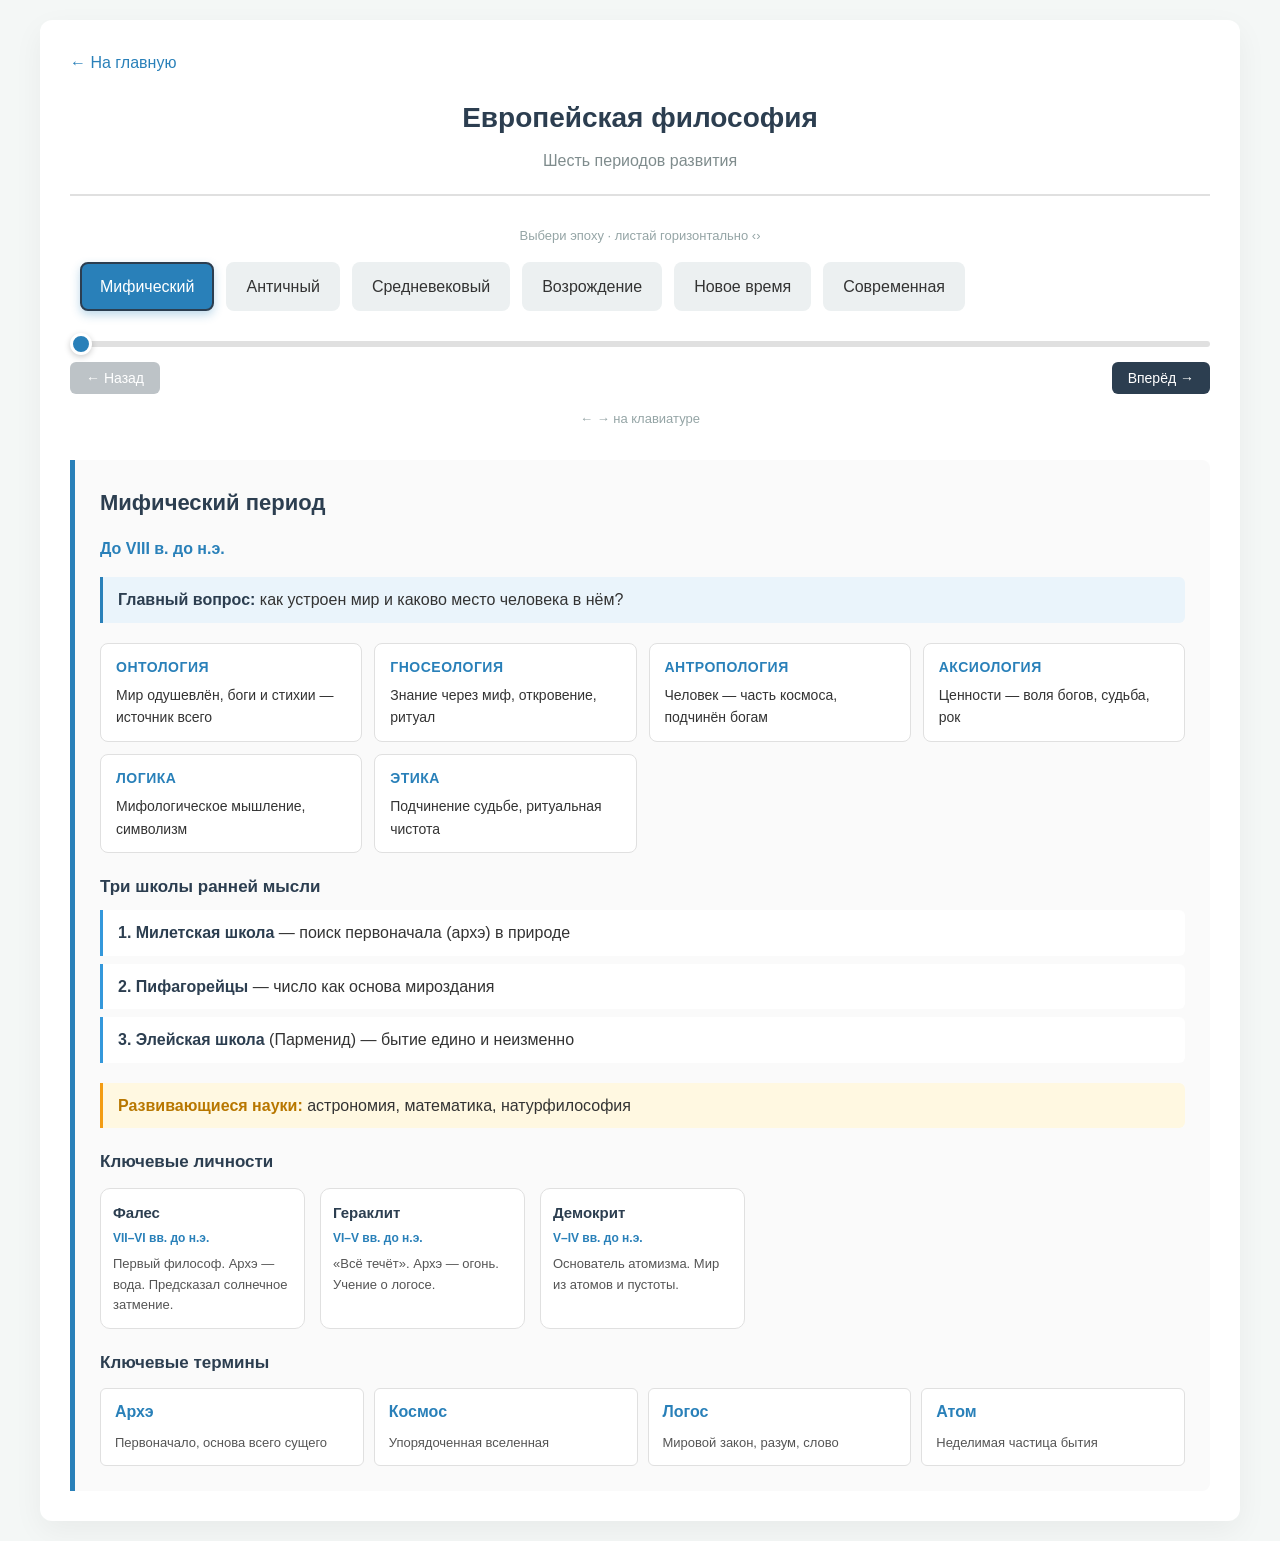
==== world.html @ 1793571e "Add files via upload" ====
<!DOCTYPE html>
<html lang="ru">
<head>
    <meta charset="UTF-8">
    <meta name="viewport" content="width=device-width, initial-scale=1.0">
    <title>Европейская философия</title>
    <link rel="stylesheet" href="styles.css">
</head>
<body>
<div class="container">
    <a href="index.html" class="back-link">← На главную</a>
    <header>
        <h1>Европейская философия</h1>
        <p class="subtitle">Шесть периодов развития</p>
    </header>

    <div class="timeline-section">
        <p class="hint">Выбери эпоху · листай горизонтально ‹›</p>
        <div class="headers-wrapper">
            <div class="headers-track" id="headersTrack"></div>
        </div>
        <input type="range" id="timelineSlider" class="timeline-slider" min="0" max="5" value="0" step="1">
        <div class="controls">
            <button class="nav-btn" id="prevBtn">← Назад</button>
            <button class="nav-btn" id="nextBtn">Вперёд →</button>
        </div>
        <p class="hint">← → на клавиатуре</p>
    </div>

    <div class="content-area" id="contentArea"></div>
</div>

<script src="script.js"></script>
<script>
const worldData = [
    {
        title: "Мифический",
        content: `
            <h2 class="period-title">Мифический период</h2>
            <p class="period-dates">До VIII в. до н.э.</p>
            <div class="main-question"><b>Главный вопрос:</b> как устроен мир и каково место человека в нём?</div>
            
            <div class="structure-grid">
                <div class="struct-card"><h4>Онтология</h4><p>Мир одушевлён, боги и стихии — источник всего</p></div>
                <div class="struct-card"><h4>Гносеология</h4><p>Знание через миф, откровение, ритуал</p></div>
                <div class="struct-card"><h4>Антропология</h4><p>Человек — часть космоса, подчинён богам</p></div>
                <div class="struct-card"><h4>Аксиология</h4><p>Ценности — воля богов, судьба, рок</p></div>
                <div class="struct-card"><h4>Логика</h4><p>Мифологическое мышление, символизм</p></div>
                <div class="struct-card"><h4>Этика</h4><p>Подчинение судьбе, ритуальная чистота</p></div>
            </div>

            <div class="subperiods">
                <h3>Три школы ранней мысли</h3>
                <div class="subperiod"><b>1. Милетская школа</b> — поиск первоначала (архэ) в природе</div>
                <div class="subperiod"><b>2. Пифагорейцы</b> — число как основа мироздания</div>
                <div class="subperiod"><b>3. Элейская школа</b> (Парменид) — бытие едино и неизменно</div>
            </div>

            <div class="sciences"><b>Развивающиеся науки:</b> астрономия, математика, натурфилософия</div>

            <div class="philosophers-section">
                <h3>Ключевые личности</h3>
                <div class="philosophers-grid">
                    <div class="philosopher-card">
                        <img src="images/world/thales.jpg" alt="Фалес" onerror="this.style.display='none'">
                        <div class="philosopher-info">
                            <h4>Фалес</h4>
                            <div class="years">VII–VI вв. до н.э.</div>
                            <p>Первый философ. Архэ — вода. Предсказал солнечное затмение.</p>
                        </div>
                    </div>
                    <div class="philosopher-card">
                        <img src="images/world/heraclitus.jpg" alt="Гераклит" onerror="this.style.display='none'">
                        <div class="philosopher-info">
                            <h4>Гераклит</h4>
                            <div class="years">VI–V вв. до н.э.</div>
                            <p>«Всё течёт». Архэ — огонь. Учение о логосе.</p>
                        </div>
                    </div>
                    <div class="philosopher-card">
                        <img src="images/world/democritus.jpg" alt="Демокрит" onerror="this.style.display='none'">
                        <div class="philosopher-info">
                            <h4>Демокрит</h4>
                            <div class="years">V–IV вв. до н.э.</div>
                            <p>Основатель атомизма. Мир из атомов и пустоты.</p>
                        </div>
                    </div>
                </div>
            </div>

            <div class="terms-section">
                <h3>Ключевые термины</h3>
                <div class="terms-list">
                    <div class="term"><b>Архэ</b><span>Первоначало, основа всего сущего</span></div>
                    <div class="term"><b>Космос</b><span>Упорядоченная вселенная</span></div>
                    <div class="term"><b>Логос</b><span>Мировой закон, разум, слово</span></div>
                    <div class="term"><b>Атом</b><span>Неделимая частица бытия</span></div>
                </div>
            </div>
        `
    },
    {
        title: "Античный",
        content: `
            <h2 class="period-title">Античная философия</h2>
            <p class="period-dates">VIII в. до н.э. — V в. н.э.</p>
            <div class="main-question"><b>Главный вопрос:</b> что есть бытие и как познать истину?</div>
            
            <div class="structure-grid">
                <div class="struct-card"><h4>Онтология</h4><p>Космоцентризм. Мир — упорядоченный космос</p></div>
                <div class="struct-card"><h4>Гносеология</h4><p>Истина через разум и созерцание идей</p></div>
                <div class="struct-card"><h4>Антропология</h4><p>Человек — разумное существо, часть полиса</p></div>
                <div class="struct-card"><h4>Аксиология</h4><p>Высшие ценности — благо, истина, красота</p></div>
                <div class="struct-card"><h4>Логика</h4><p>Аристотель создал формальную логику</p></div>
                <div class="struct-card"><h4>Этика</h4><p>Добродетель как путь к счастью (эвдемонии)</p></div>
            </div>

            <div class="subperiods">
                <h3>Подпериоды</h3>
                <div class="subperiod"><b>Ранняя античность (VII–V вв. до н.э.)</b> — досократики, поиск первоначала</div>
                <div class="subperiod"><b>Классика (V–IV вв. до н.э.)</b> — Сократ, Платон, Аристотель. Вершина</div>
                <div class="subperiod"><b>Эллинизм (IV в. до н.э. — V в. н.э.)</b> — стоики, эпикурейцы, скептики, неоплатоники</div>
            </div>

            <div class="sciences"><b>Развивающиеся науки:</b> математика, геометрия, астрономия, биология, логика, риторика</div>

            <div class="philosophers-section">
                <h3>Ключевые личности</h3>
                <div class="philosophers-grid">
                    <div class="philosopher-card">
                        <img src="images/world/socrates.jpg" alt="Сократ" onerror="this.style.display='none'">
                        <div class="philosopher-info">
                            <h4>Сократ</h4>
                            <div class="years">469–399 до н.э.</div>
                            <p>Повернул философию к человеку. Майевтика. «Я знаю, что ничего не знаю».</p>
                        </div>
                    </div>
                    <div class="philosopher-card">
                        <img src="images/world/plato.jpg" alt="Платон" onerror="this.style.display='none'">
                        <div class="philosopher-info">
                            <h4>Платон</h4>
                            <div class="years">428–348 до н.э.</div>
                            <p>Учение об идеях (эйдосах). Основал Академию. «Государство».</p>
                        </div>
                    </div>
                    <div class="philosopher-card">
                        <img src="images/world/aristotle.jpg" alt="Аристотель" onerror="this.style.display='none'">
                        <div class="philosopher-info">
                            <h4>Аристотель</h4>
                            <div class="years">384–322 до н.э.</div>
                            <p>Систематизатор наук. Создатель логики. Учение о форме и материи.</p>
                        </div>
                    </div>
                    <div class="philosopher-card">
                        <img src="images/world/epicurus.jpg" alt="Эпикур" onerror="this.style.display='none'">
                        <div class="philosopher-info">
                            <h4>Эпикур</h4>
                            <div class="years">341–270 до н.э.</div>
                            <p>Этика наслаждения (атараксия). Развил атомизм Демокрита.</p>
                        </div>
                    </div>
                    <div class="philosopher-card">
                        <img src="images/world/zeno.jpg" alt="Зенон" onerror="this.style.display='none'">
                        <div class="philosopher-info">
                            <h4>Зенон Китийский</h4>
                            <div class="years">334–262 до н.э.</div>
                            <p>Основатель стоицизма. Жизнь в согласии с природой и разумом.</p>
                        </div>
                    </div>
                </div>
            </div>

            <div class="terms-section">
                <h3>Ключевые термины</h3>
                <div class="terms-list">
                    <div class="term"><b>Эйдос</b><span>Идея, вечная сущность вещи (Платон)</span></div>
                    <div class="term"><b>Майевтика</b><span>Метод Сократа — «роды» истины через диалог</span></div>
                    <div class="term"><b>Атараксия</b><span>Безмятежность души, цель жизни</span></div>
                    <div class="term"><b>Эвдемония</b><span>Счастье как высшее благо</span></div>
                    <div class="term"><b>Субстанция</b><span>Первооснова бытия (Аристотель)</span></div>
                </div>
            </div>
        `
    },
    {
        title: "Средневековый",
        content: `
            <h2 class="period-title">Средневековая философия</h2>
            <p class="period-dates">V — XV вв.</p>
            <div class="main-question"><b>Главный вопрос:</b> как соотносятся вера и разум, Бог и мир?</div>
            
            <div class="structure-grid">
                <div class="struct-card"><h4>Онтология</h4><p>Теоцентризм. Бог — творец и основа всего</p></div>
                <div class="struct-card"><h4>Гносеология</h4><p>Истина в Откровении, разум — служанка веры</p></div>
                <div class="struct-card"><h4>Антропология</h4><p>Человек — творение Бога, с душой и свободой</p></div>
                <div class="struct-card"><h4>Аксиология</h4><p>Высшая ценность — Бог, спасение души</p></div>
                <div class="struct-card"><h4>Логика</h4><p>Схоластический метод, силлогизм</p></div>
                <div class="struct-card"><h4>Этика</h4><p>Христианская мораль, любовь, грех, добродетель</p></div>
            </div>

            <div class="subperiods">
                <h3>Подпериоды</h3>
                <div class="subperiod"><b>Патристика (II–VIII вв.)</b> — «отцы церкви»: Августин, Боэций</div>
                <div class="subperiod"><b>Ранняя схоластика (IX–XII вв.)</b> — Ансельм, Абеляр. Спор об универсалиях</div>
                <div class="subperiod"><b>Высокая схоластика (XIII–XIV вв.)</b> — Фома Аквинский. Вершина</div>
                <div class="subperiod"><b>Поздняя схоластика (XIV–XV вв.)</b> — Оккам. Кризис схоластики</div>
            </div>

            <div class="sciences"><b>Развивающиеся науки:</b> богословие, семиотика, университетская наука</div>

            <div class="philosophers-section">
                <h3>Ключевые личности</h3>
                <div class="philosophers-grid">
                    <div class="philosopher-card">
                        <img src="images/world/augustine.jpg" alt="Августин" onerror="this.style.display='none'">
                        <div class="philosopher-info">
                            <h4>Аврелий Августин</h4>
                            <div class="years">354–430</div>
                            <p>«Исповедь», «О граде Божием». Основа патристики. Учение о времени и благодати.</p>
                        </div>
                    </div>
                    <div class="philosopher-card">
                        <img src="images/world/aquinas.jpg" alt="Аквинский" onerror="this.style.display='none'">
                        <div class="philosopher-info">
                            <h4>Фома Аквинский</h4>
                            <div class="years">1225–1274</div>
                            <p>Синтез аристотелизма и христианства. 5 доказательств бытия Бога. «Сумма теологии».</p>
                        </div>
                    </div>
                </div>
            </div>

            <div class="terms-section">
                <h3>Ключевые термины</h3>
                <div class="terms-list">
                    <div class="term"><b>Теизм</b><span>Учение о личном Боге-творце</span></div>
                    <div class="term"><b>Креационизм</b><span>Мир сотворён Богом из ничего</span></div>
                    <div class="term"><b>Провиденциализм</b><span>Божественное управление миром</span></div>
                    <div class="term"><b>Универсалии</b><span>Общие понятия (род, вид)</span></div>
                    <div class="term"><b>Схоластика</b><span>«Школьная» философия, рациональное богословие</span></div>
                </div>
            </div>
        `
    },
    {
        title: "Возрождение",
        content: `
            <h2 class="period-title">Философия Возрождения</h2>
            <p class="period-dates">XIV — XVI вв.</p>
            <div class="main-question"><b>Главный вопрос:</b> какова природа человека и его творческая сила?</div>
            
            <div class="structure-grid">
                <div class="struct-card"><h4>Онтология</h4><p>Природа — живая, бесконечная, божественная</p></div>
                <div class="struct-card"><h4>Гносеология</h4><p>Опыт + наблюдение, возврат к античности</p></div>
                <div class="struct-card"><h4>Антропология</h4><p>Антропоцентризм. Человек — центр и творец</p></div>
                <div class="struct-card"><h4>Аксиология</h4><p>Ценность — творчество, красота, индивидуальность</p></div>
                <div class="struct-card"><h4>Логика</h4><p>Натурфилософия, пантеизм, герметизм</p></div>
                <div class="struct-card"><h4>Этика</h4><p>Гуманизм, свобода, достоинство личности</p></div>
            </div>

            <div class="subperiods">
                <h3>Подпериоды</h3>
                <div class="subperiod"><b>Проторенессанс (XIII–XIV вв.)</b> — Данте, Джотто</div>
                <div class="subperiod"><b>Раннее Возрождение (XV в.)</b> — Италия, гуманизм</div>
                <div class="subperiod"><b>Высокое Возрождение (конец XV–XVI вв.)</b> — Леонардо, титаны</div>
                <div class="subperiod"><b>Позднее Возрождение (конец XVI в.)</b> — Бруно, Кампанелла</div>
            </div>

            <div class="sciences"><b>Развивающиеся науки:</b> анатомия, астрономия (Коперник), механика, искусство</div>

            <div class="philosophers-section">
                <h3>Ключевые личности</h3>
                <div class="philosophers-grid">
                    <div class="philosopher-card">
                        <img src="images/world/davinci.jpg" alt="Леонардо" onerror="this.style.display='none'">
                        <div class="philosopher-info">
                            <h4>Леонардо да Винчи</h4>
                            <div class="years">1452–1519</div>
                            <p>Универсальный гений. Соединение искусства и науки. Опыт как источник знания.</p>
                        </div>
                    </div>
                    <div class="philosopher-card">
                        <img src="images/world/bruno.jpg" alt="Бруно" onerror="this.style.display='none'">
                        <div class="philosopher-info">
                            <h4>Джордано Бруно</h4>
                            <div class="years">1548–1600</div>
                            <p>Учение о бесконечной Вселенной. Пантеизм. Сожжён инквизицией.</p>
                        </div>
                    </div>
                </div>
            </div>

            <div class="terms-section">
                <h3>Ключевые термины</h3>
                <div class="terms-list">
                    <div class="term"><b>Гуманизм</b><span>Ценность человека, его разума и свободы</span></div>
                    <div class="term"><b>Пантеизм</b><span>Бог тождествен природе</span></div>
                    <div class="term"><b>Титанизм</b><span>Вера в безграничные возможности человека</span></div>
                </div>
            </div>
        `
    },
    {
        title: "Новое время",
        content: `
            <h2 class="period-title">Философия Нового времени</h2>
            <p class="period-dates">XVII — XVIII вв.</p>
            <div class="main-question"><b>Главный вопрос:</b> как достоверно познать мир? Каковы методы науки?</div>
            
            <div class="structure-grid">
                <div class="struct-card"><h4>Онтология</h4><p>Мир — механизм, познаваемый разумом</p></div>
                <div class="struct-card"><h4>Гносеология</h4><p>Спор рационализма и эмпиризма</p></div>
                <div class="struct-card"><h4>Антропология</h4><p>Человек — субъект познания и преобразователь</p></div>
                <div class="struct-card"><h4>Аксиология</h4><p>Ценность — прогресс, знание, свобода</p></div>
                <div class="struct-card"><h4>Логика</h4><p>Индукция (Бэкон) и дедукция (Декарт)</p></div>
                <div class="struct-card"><h4>Этика</h4><p>Естественное право, общественный договор</p></div>
            </div>

            <div class="subperiods">
                <h3>Подпериоды</h3>
                <div class="subperiod"><b>Рационализм (XVII в.)</b> — Декарт, Спиноза, Лейбниц. Источник знания — разум</div>
                <div class="subperiod"><b>Эмпиризм (XVII–XVIII вв.)</b> — Бэкон, Локк, Юм. Источник знания — опыт</div>
                <div class="subperiod"><b>Просвещение (XVIII в.)</b> — Вольтер, Руссо, Дидро. Вера в разум и прогресс</div>
                <div class="subperiod"><b>Немецкая классика (конец XVIII в.)</b> — Кант. Критическая философия</div>
            </div>

            <div class="sciences"><b>Развивающиеся науки:</b> физика (Ньютон), математика, химия, биология, политэкономия</div>

            <div class="philosophers-section">
                <h3>Ключевые личности</h3>
                <div class="philosophers-grid">
                    <div class="philosopher-card">
                        <img src="images/world/bacon.jpg" alt="Бэкон" onerror="this.style.display='none'">
                        <div class="philosopher-info">
                            <h4>Фрэнсис Бэкон</h4>
                            <div class="years">1561–1626</div>
                            <p>«Знание — сила». Основоположник эмпиризма и научного метода.</p>
                        </div>
                    </div>
                    <div class="philosopher-card">
                        <img src="images/world/descartes.jpg" alt="Декарт" onerror="this.style.display='none'">
                        <div class="philosopher-info">
                            <h4>Рене Декарт</h4>
                            <div class="years">1596–1650</div>
                            <p>«Мыслю, следовательно, существую». Рационализм, метод сомнений.</p>
                        </div>
                    </div>
                    <div class="philosopher-card">
                        <img src="images/world/spinoza.jpg" alt="Спиноза" onerror="this.style.display='none'">
                        <div class="philosopher-info">
                            <h4>Барух Спиноза</h4>
                            <div class="years">1632–1677</div>
                            <p>Пантеизм: Бог = Природа. Субстанция едина. Этика геометрическим методом.</p>
                        </div>
                    </div>
                    <div class="philosopher-card">
                        <img src="images/world/kant.jpg" alt="Кант" onerror="this.style.display='none'">
                        <div class="philosopher-info">
                            <h4>Иммануил Кант</h4>
                            <div class="years">1724–1804</div>
                            <p>«Критика чистого разума». Вещь в себе. Категорический императив.</p>
                        </div>
                    </div>
                </div>
            </div>

            <div class="terms-section">
                <h3>Ключевые термины</h3>
                <div class="terms-list">
                    <div class="term"><b>Рационализм</b><span>Разум — главный источник знания</span></div>
                    <div class="term"><b>Эмпиризм</b><span>Опыт — главный источник знания</span></div>
                    <div class="term"><b>Априорное</b><span>Знание до опыта (Кант)</span></div>
                    <div class="term"><b>Категорический императив</b><span>Поступай так, чтобы максима стала всеобщим законом</span></div>
                    <div class="term"><b>Табула раса</b><span>«Чистая доска» — разум при рождении пуст (Локк)</span></div>
                </div>
            </div>
        `
    },
    {
        title: "Современная",
        content: `
            <h2 class="period-title">Современная философия</h2>
            <p class="period-dates">XIX — XXI вв.</p>
            <div class="main-question"><b>Главный вопрос:</b> что такое существование, язык, власть, человек?</div>
            
            <div class="structure-grid">
                <div class="struct-card"><h4>Онтология</h4><p>Плюрализм: бытие многообразно, проблематично</p></div>
                <div class="struct-card"><h4>Гносеология</h4><p>Кризис абсолютной истины, лингвистический поворот</p></div>
                <div class="struct-card"><h4>Антропология</h4><p>Человек — свободное, конечное, ответственное существо</p></div>
                <div class="struct-card"><h4>Аксиология</h4><p>Кризис ценностей, переоценка, множественность</p></div>
                <div class="struct-card"><h4>Логика</h4><p>Аналитическая философия, семиотика, деконструкция</p></div>
                <div class="struct-card"><h4>Этика</h4><p>Экзистенциальная, диалогическая, прикладная этика</p></div>
            </div>

            <div class="subperiods">
                <h3>Подпериоды</h3>
                <div class="subperiod"><b>Немецкая классика (конец XVIII–XIX вв.)</b> — Фихте, Шеллинг, Гегель</div>
                <div class="subperiod"><b>Иррационализм (XIX в.)</b> — Шопенгауэр, Ницше, Кьеркегор</div>
                <div class="subperiod"><b>Марксизм (с 1840-х)</b> — Маркс, Энгельс. Материализм</div>
                <div class="subperiod"><b>Феноменология и экзистенциализм (XX в.)</b> — Гуссерль, Хайдеггер, Сартр</div>
                <div class="subperiod"><b>Аналитическая философия (XX в.)</b> — Рассел, Витгенштейн</div>
                <div class="subperiod"><b>Постмодернизм (вторая половина XX в.)</b> — Фуко, Деррида, Делёз</div>
            </div>

            <div class="sciences"><b>Развивающиеся науки:</b> психология, социология, лингвистика, квантовая физика, информатика</div>

            <div class="philosophers-section">
                <h3>Ключевые личности</h3>
                <div class="philosophers-grid">
                    <div class="philosopher-card">
                        <img src="images/world/hegel.jpg" alt="Гегель" onerror="this.style.display='none'">
                        <div class="philosopher-info">
                            <h4>Георг Гегель</h4>
                            <div class="years">1770–1831</div>
                            <p>Диалектика. Абсолютный дух. «Всё действительное разумно».</p>
                        </div>
                    </div>
                    <div class="philosopher-card">
                        <img src="images/world/nietzsche.jpg" alt="Ницше" onerror="this.style.display='none'">
                        <div class="philosopher-info">
                            <h4>Фридрих Ницше</h4>
                            <div class="years">1844–1900</div>
                            <p>«Бог умер». Воля к власти. Сверхчеловек. Переоценка ценностей.</p>
                        </div>
                    </div>
                    <div class="philosopher-card">
                        <img src="images/world/marx.jpg" alt="Маркс" onerror="this.style.display='none'">
                        <div class="philosopher-info">
                            <h4>Карл Маркс</h4>
                            <div class="years">1818–1883</div>
                            <p>Исторический материализм. Классовая борьба. «Капитал».</p>
                        </div>
                    </div>
                    <div class="philosopher-card">
                        <img src="images/world/husserl.jpg" alt="Гуссерль" onerror="this.style.display='none'">
                        <div class="philosopher-info">
                            <h4>Эдмунд Гуссерль</h4>
                            <div class="years">1859–1938</div>
                            <p>Основатель феноменологии. «К самим вещам!»</p>
                        </div>
                    </div>
                    <div class="philosopher-card">
                        <img src="images/world/heidegger.jpg" alt="Хайдеггер" onerror="this.style.display='none'">
                        <div class="philosopher-info">
                            <h4>Мартин Хайдеггер</h4>
                            <div class="years">1889–1976</div>
                            <p>Вопрос о бытии. Dasein. «Бытие и время».</p>
                        </div>
                    </div>
                    <div class="philosopher-card">
                        <img src="images/world/sartre.jpg" alt="Сартр" onerror="this.style.display='none'">
                        <div class="philosopher-info">
                            <h4>Жан-Поль Сартр</h4>
                            <div class="years">1905–1980</div>
                            <p>Экзистенциализм. «Существование предшествует сущности».</p>
                        </div>
                    </div>
                    <div class="philosopher-card">
                        <img src="images/world/wittgenstein.jpg" alt="Витгенштейн" onerror="this.style.display='none'">
                        <div class="philosopher-info">
                            <h4>Людвиг Витгенштейн</h4>
                            <div class="years">1889–1951</div>
                            <p>Языковая философия. «О чём невозможно говорить, о том следует молчать».</p>
                        </div>
                    </div>
                    <div class="philosopher-card">
                        <img src="images/world/foucault.jpg" alt="Фуко" onerror="this.style.display='none'">
                        <div class="philosopher-info">
                            <h4>Мишель Фуко</h4>
                            <div class="years">1926–1984</div>
                            <p>Власть и знание. Археология знания. Постструктурализм.</p>
                        </div>
                    </div>
                </div>
            </div>

            <div class="terms-section">
                <h3>Ключевые термины</h3>
                <div class="terms-list">
                    <div class="term"><b>Диалектика</b><span>Развитие через противоречия (Гегель)</span></div>
                    <div class="term"><b>Воля к власти</b><span>Первооснова бытия (Ницше)</span></div>
                    <div class="term"><b>Экзистенция</b><span>Подлинное существование человека</span></div>
                    <div class="term"><b>Dasein</b><span>«Вот-бытие», бытие человека (Хайдеггер)</span></div>
                    <div class="term"><b>Деконструкция</b><span>Разбор скрытых смыслов текста (Деррида)</span></div>
                    <div class="term"><b>Парадигма</b><span>Система установок науки (Кун)</span></div>
                </div>
            </div>
        `
    }
];

document.addEventListener('DOMContentLoaded', () => initTimeline(worldData));
</script>
</body>
</html>
---- styles.css ----
:root {
    --primary: #2c3e50;
    --accent: #2980b9;
    --accent-light: #3498db;
    --bg: #f4f7f6;
    --card-bg: #ffffff;
    --text: #333;
    --border: #e0e0e0;
    --transition: all 0.3s ease;
}

* { box-sizing: border-box; }

body {
    font-family: 'Segoe UI', Tahoma, sans-serif;
    background: var(--bg);
    color: var(--text);
    margin: 0;
    padding: 20px;
    line-height: 1.6;
}

.container {
    max-width: 1200px;
    margin: 0 auto;
    background: var(--card-bg);
    padding: 30px;
    border-radius: 12px;
    box-shadow: 0 10px 30px rgba(0,0,0,0.05);
}

header { text-align: center; margin-bottom: 30px; border-bottom: 2px solid var(--border); padding-bottom: 20px; }
h1 { color: var(--primary); margin: 0 0 8px 0; font-size: 28px; }
.subtitle { color: #7f8c8d; margin: 0; }

/* Главная страница */
.home-cards { display: grid; grid-template-columns: repeat(auto-fit, minmax(280px, 1fr)); gap: 25px; margin-top: 40px; }
.home-card {
    display: block;
    padding: 40px 25px;
    background: linear-gradient(135deg, #ffffff, #f8f9fa);
    border: 2px solid var(--border);
    border-radius: 12px;
    text-align: center;
    text-decoration: none;
    color: var(--text);
    transition: var(--transition);
}
.home-card:hover { transform: translateY(-5px); border-color: var(--accent); box-shadow: 0 10px 25px rgba(41,128,185,0.15); }
.home-card-icon { font-size: 50px; margin-bottom: 15px; }
.home-card h2 { color: var(--primary); margin: 0 0 10px 0; }
.home-card p { margin: 0; color: #7f8c8d; }

/* Навигация */
.back-link { display: inline-block; margin-bottom: 20px; color: var(--accent); text-decoration: none; font-weight: 500; }
.back-link:hover { text-decoration: underline; }

/* Лента времени */
.timeline-section { margin-bottom: 30px; }
.hint { text-align: center; font-size: 13px; color: #95a5a6; margin: 10px 0; }

.headers-wrapper { overflow-x: auto; padding-bottom: 10px; scrollbar-width: none; }
.headers-wrapper::-webkit-scrollbar { display: none; }

.headers-track { display: flex; gap: 12px; min-width: max-content; padding: 5px 10px; }

.period-header {
    padding: 10px 18px;
    background: #ecf0f1;
    border-radius: 8px;
    cursor: pointer;
    white-space: nowrap;
    font-weight: 500;
    transition: var(--transition);
    border: 2px solid transparent;
}
.period-header:hover { background: #d5dbdb; }
.period-header.active {
    background: var(--accent);
    color: white;
    border-color: var(--primary);
    box-shadow: 0 4px 10px rgba(41,128,185,0.3);
}

.timeline-slider {
    -webkit-appearance: none;
    width: 100%;
    height: 6px;
    background: #e0e0e0;
    border-radius: 3px;
    outline: none;
    margin: 15px 0;
}
.timeline-slider::-webkit-slider-thumb {
    -webkit-appearance: none;
    width: 22px; height: 22px;
    background: var(--accent);
    border-radius: 50%;
    cursor: pointer;
    border: 3px solid white;
    box-shadow: 0 2px 6px rgba(0,0,0,0.2);
}
.timeline-slider::-moz-range-thumb {
    width: 22px; height: 22px;
    background: var(--accent);
    border-radius: 50%;
    cursor: pointer;
    border: 3px solid white;
}

.controls { display: flex; justify-content: space-between; margin-bottom: 15px; }
.nav-btn {
    padding: 8px 16px;
    background: var(--primary);
    color: white;
    border: none;
    border-radius: 6px;
    cursor: pointer;
    font-size: 14px;
    transition: var(--transition);
}
.nav-btn:hover { background: #34495e; }
.nav-btn:disabled { background: #bdc3c7; cursor: not-allowed; }

/* Контент */
.content-area {
    background: #fafafa;
    border-left: 5px solid var(--accent);
    padding: 25px;
    border-radius: 0 8px 8px 0;
    animation: fadeIn 0.4s ease;
}
@keyframes fadeIn { from { opacity: 0; transform: translateY(10px); } to { opacity: 1; transform: translateY(0); } }

.period-title { color: var(--primary); margin: 0 0 5px 0; font-size: 22px; }
.period-dates { color: var(--accent); font-weight: 600; margin-bottom: 15px; }
.main-question {
    background: #eaf4fb;
    border-left: 3px solid var(--accent);
    padding: 10px 15px;
    margin: 15px 0;
    border-radius: 0 6px 6px 0;
}
.main-question b { color: var(--primary); }

/* Структурные блоки: онтология, гносеология и т.д. */
.structure-grid {
    display: grid;
    grid-template-columns: repeat(auto-fit, minmax(220px, 1fr));
    gap: 12px;
    margin: 20px 0;
}
.struct-card {
    background: white;
    border: 1px solid var(--border);
    border-radius: 8px;
    padding: 12px 15px;
    transition: var(--transition);
}
.struct-card:hover { border-color: var(--accent); transform: translateY(-2px); }
.struct-card h4 {
    margin: 0 0 6px 0;
    color: var(--accent);
    font-size: 14px;
    text-transform: uppercase;
    letter-spacing: 0.5px;
}
.struct-card p { margin: 0; font-size: 14px; }

/* Подпериоды */
.subperiods { margin: 20px 0; }
.subperiods h3 { color: var(--primary); font-size: 17px; margin: 15px 0 10px 0; }
.subperiod {
    background: white;
    border-left: 3px solid var(--accent-light);
    padding: 10px 15px;
    margin-bottom: 8px;
    border-radius: 0 6px 6px 0;
}
.subperiod b { color: var(--primary); }

/* Науки */
.sciences {
    background: #fff8e1;
    border-left: 3px solid #f39c12;
    padding: 10px 15px;
    margin: 15px 0;
    border-radius: 0 6px 6px 0;
}
.sciences b { color: #b87700; }

/* Личности */
.philosophers-section h3 { color: var(--primary); font-size: 17px; margin: 20px 0 12px 0; }
.philosophers-grid {
    display: grid;
    grid-template-columns: repeat(auto-fill, minmax(180px, 1fr));
    gap: 15px;
}
.philosopher-card {
    background: white;
    border: 1px solid var(--border);
    border-radius: 10px;
    overflow: hidden;
    transition: var(--transition);
}
.philosopher-card:hover { transform: translateY(-3px); box-shadow: 0 6px 15px rgba(0,0,0,0.1); }
.philosopher-card img {
    width: 100%;
    height: 200px;
    object-fit: cover;
    background: #ecf0f1;
}
.philosopher-info { padding: 12px; }
.philosopher-info h4 { margin: 0 0 4px 0; color: var(--primary); font-size: 15px; }
.philosopher-info .years { color: var(--accent); font-size: 12px; font-weight: 600; margin-bottom: 6px; }
.philosopher-info p { margin: 0; font-size: 13px; color: #555; }

/* Термины */
.terms-section h3 { color: var(--primary); font-size: 17px; margin: 20px 0 12px 0; }
.terms-list {
    display: grid;
    grid-template-columns: repeat(auto-fit, minmax(250px, 1fr));
    gap: 10px;
}
.term {
    background: white;
    border: 1px solid var(--border);
    border-radius: 6px;
    padding: 10px 14px;
}
.term b { color: var(--accent); display: block; margin-bottom: 4px; }
.term span { font-size: 13px; color: #555; }

/* Адаптивность */
@media (max-width: 600px) {
    body { padding: 10px; }
    .container { padding: 20px 15px; }
    .philosophers-grid { grid-template-columns: repeat(auto-fill, minmax(140px, 1fr)); }
    .philosopher-card img { height: 160px; }
}
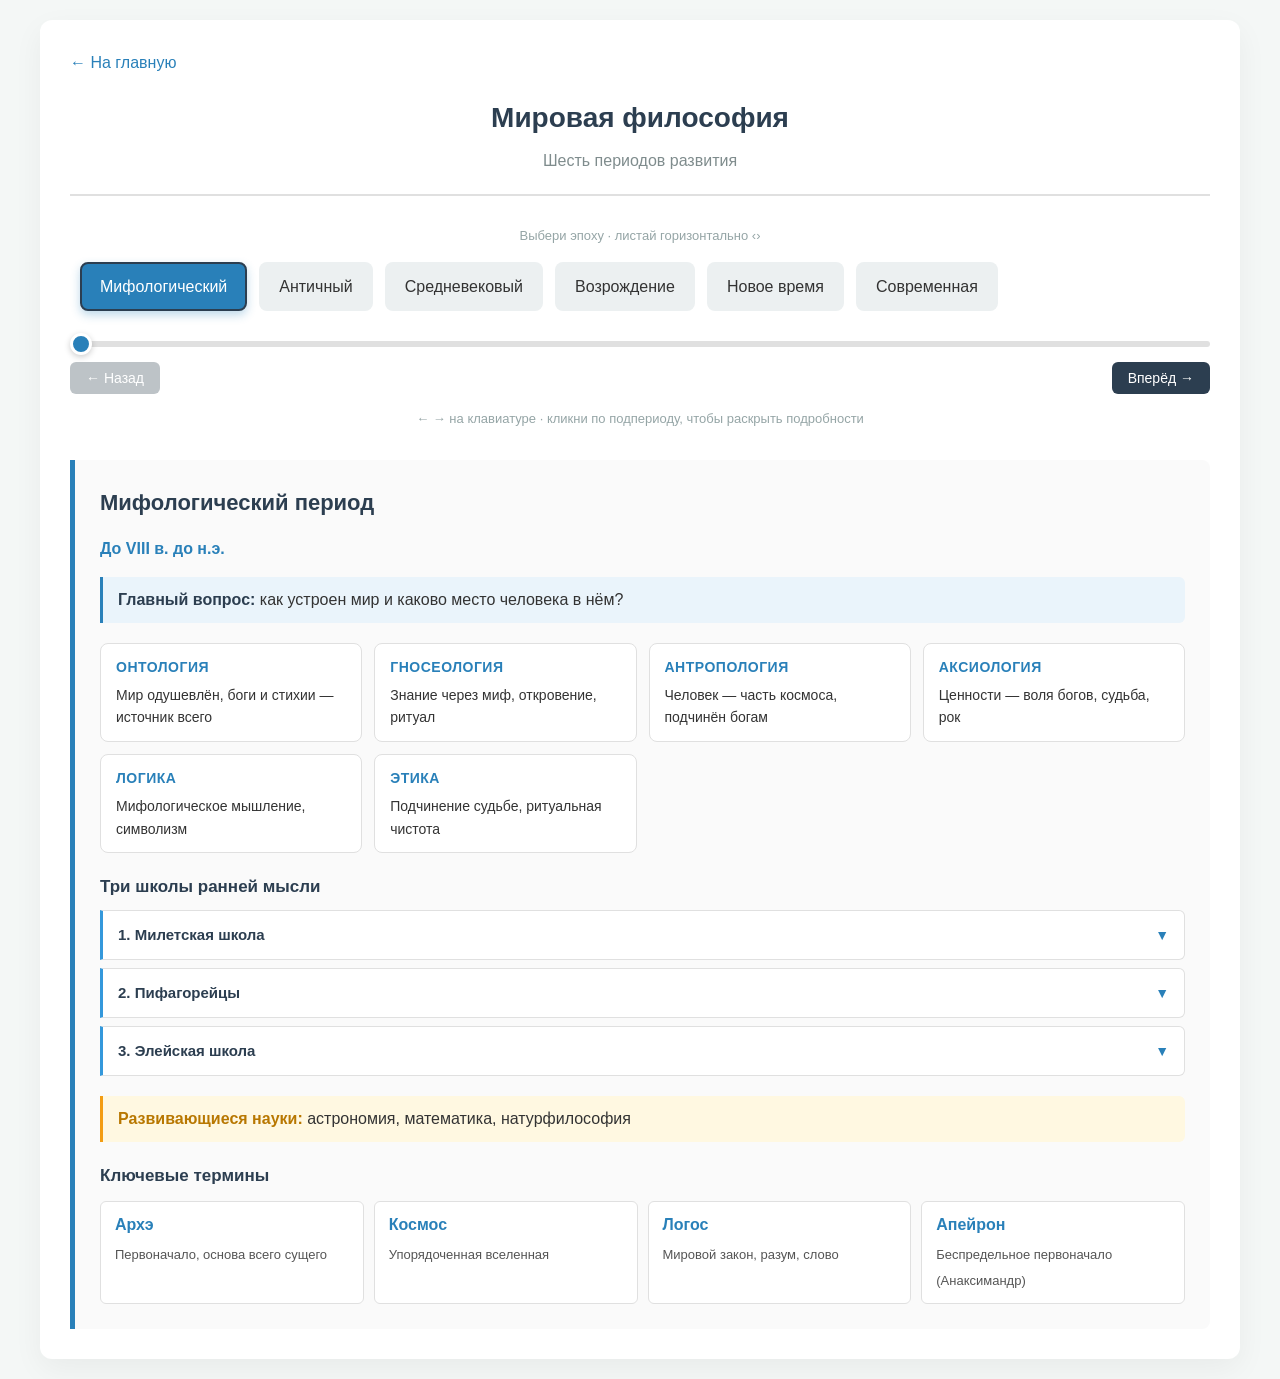
==== commit 7c57931a: "Add files via upload" ====
--- a/world.html
+++ b/world.html
@@ -3,14 +3,14 @@
 <head>
     <meta charset="UTF-8">
     <meta name="viewport" content="width=device-width, initial-scale=1.0">
-    <title>Европейская философия</title>
+    <title>Мировая философия</title>
     <link rel="stylesheet" href="styles.css">
 </head>
 <body>
 <div class="container">
     <a href="index.html" class="back-link">← На главную</a>
     <header>
-        <h1>Европейская философия</h1>
+        <h1>Мировая философия</h1>
         <p class="subtitle">Шесть периодов развития</p>
     </header>
 
@@ -24,7 +24,7 @@
             <button class="nav-btn" id="prevBtn">← Назад</button>
             <button class="nav-btn" id="nextBtn">Вперёд →</button>
         </div>
-        <p class="hint">← → на клавиатуре</p>
+        <p class="hint">← → на клавиатуре · кликни по подпериоду, чтобы раскрыть подробности</p>
     </div>
 
     <div class="content-area" id="contentArea"></div>
@@ -34,9 +34,9 @@
 <script>
 const worldData = [
     {
-        title: "Мифический",
+        title: "Мифологический",
         content: `
-            <h2 class="period-title">Мифический период</h2>
+            <h2 class="period-title">Мифологический период</h2>
             <p class="period-dates">До VIII в. до н.э.</p>
             <div class="main-question"><b>Главный вопрос:</b> как устроен мир и каково место человека в нём?</div>
             
@@ -51,42 +51,42 @@
 
             <div class="subperiods">
                 <h3>Три школы ранней мысли</h3>
-                <div class="subperiod"><b>1. Милетская школа</b> — поиск первоначала (архэ) в природе</div>
-                <div class="subperiod"><b>2. Пифагорейцы</b> — число как основа мироздания</div>
-                <div class="subperiod"><b>3. Элейская школа</b> (Парменид) — бытие едино и неизменно</div>
+                <div class="subperiod">
+                    <div class="subperiod-header"><b>1. Милетская школа</b><span class="arrow">▼</span></div>
+                    <div class="subperiod-content">
+                        <p>Первая философская школа Древней Греции (VI в. до н.э.). Основатели — <b>Фалес, Анаксимандр, Анаксимен</b>.</p>
+                        <ul>
+                            <li>Искали <b>первоначало (архэ)</b> в природной стихии.</li>
+                            <li>Фалес считал архэ — <b>водой</b>, Анаксимандр — <b>апейроном</b> (беспредельным), Анаксимен — <b>воздухом</b>.</li>
+                            <li>Впервые попытались объяснить мир рационально, без обращения к мифам.</li>
+                        </ul>
+                    </div>
+                </div>
+                <div class="subperiod">
+                    <div class="subperiod-header"><b>2. Пифагорейцы</b><span class="arrow">▼</span></div>
+                    <div class="subperiod-content">
+                        <p>Школа <b>Пифагора</b> (VI в. до н.э.) на острове Самос и в Кротоне.</p>
+                        <ul>
+                            <li>Считали, что <b>число</b> — первооснова всего сущего.</li>
+                            <li>Открыли математические соотношения в музыке, астрономии, геометрии.</li>
+                            <li>Развивали учение о гармонии космоса и о переселении душ (метемпсихоз).</li>
+                        </ul>
+                    </div>
+                </div>
+                <div class="subperiod">
+                    <div class="subperiod-header"><b>3. Элейская школа</b><span class="arrow">▼</span></div>
+                    <div class="subperiod-content">
+                        <p>Школа из города Элея (Южная Италия). Главные представители — <b>Парменид, Зенон Элейский, Мелисс</b>.</p>
+                        <ul>
+                            <li><b>Парменид</b>: «Бытие есть, небытия нет». Бытие едино, неподвижно, вечно.</li>
+                            <li><b>Зенон</b> — автор знаменитых апорий («Ахиллес и черепаха», «Стрела»), доказывающих невозможность движения.</li>
+                            <li>Заложили основы диалектики и логики.</li>
+                        </ul>
+                    </div>
+                </div>
             </div>
 
             <div class="sciences"><b>Развивающиеся науки:</b> астрономия, математика, натурфилософия</div>
-
-            <div class="philosophers-section">
-                <h3>Ключевые личности</h3>
-                <div class="philosophers-grid">
-                    <div class="philosopher-card">
-                        <img src="images/world/thales.jpg" alt="Фалес" onerror="this.style.display='none'">
-                        <div class="philosopher-info">
-                            <h4>Фалес</h4>
-                            <div class="years">VII–VI вв. до н.э.</div>
-                            <p>Первый философ. Архэ — вода. Предсказал солнечное затмение.</p>
-                        </div>
-                    </div>
-                    <div class="philosopher-card">
-                        <img src="images/world/heraclitus.jpg" alt="Гераклит" onerror="this.style.display='none'">
-                        <div class="philosopher-info">
-                            <h4>Гераклит</h4>
-                            <div class="years">VI–V вв. до н.э.</div>
-                            <p>«Всё течёт». Архэ — огонь. Учение о логосе.</p>
-                        </div>
-                    </div>
-                    <div class="philosopher-card">
-                        <img src="images/world/democritus.jpg" alt="Демокрит" onerror="this.style.display='none'">
-                        <div class="philosopher-info">
-                            <h4>Демокрит</h4>
-                            <div class="years">V–IV вв. до н.э.</div>
-                            <p>Основатель атомизма. Мир из атомов и пустоты.</p>
-                        </div>
-                    </div>
-                </div>
-            </div>
 
             <div class="terms-section">
                 <h3>Ключевые термины</h3>
@@ -94,7 +94,7 @@
                     <div class="term"><b>Архэ</b><span>Первоначало, основа всего сущего</span></div>
                     <div class="term"><b>Космос</b><span>Упорядоченная вселенная</span></div>
                     <div class="term"><b>Логос</b><span>Мировой закон, разум, слово</span></div>
-                    <div class="term"><b>Атом</b><span>Неделимая частица бытия</span></div>
+                    <div class="term"><b>Апейрон</b><span>Беспредельное первоначало (Анаксимандр)</span></div>
                 </div>
             </div>
         `
@@ -117,9 +117,42 @@
 
             <div class="subperiods">
                 <h3>Подпериоды</h3>
-                <div class="subperiod"><b>Ранняя античность (VII–V вв. до н.э.)</b> — досократики, поиск первоначала</div>
-                <div class="subperiod"><b>Классика (V–IV вв. до н.э.)</b> — Сократ, Платон, Аристотель. Вершина</div>
-                <div class="subperiod"><b>Эллинизм (IV в. до н.э. — V в. н.э.)</b> — стоики, эпикурейцы, скептики, неоплатоники</div>
+                <div class="subperiod">
+                    <div class="subperiod-header"><b>Ранняя античность (VII–V вв. до н.э.) — досократики</b><span class="arrow">▼</span></div>
+                    <div class="subperiod-content">
+                        <p>Продолжение поиска первоначала, но уже с акцентом на человека и общество.</p>
+                        <ul>
+                            <li><b>Фалес</b> (VII–VI вв. до н.э.) — первый философ, архэ — вода, предсказал солнечное затмение.</li>
+                            <li><b>Гераклит</b> (VI–V вв. до н.э.) — «Всё течёт», архэ — огонь, учение о логосе и диалектике противоположностей.</li>
+                            <li><b>Демокрит</b> (V–IV вв. до н.э.) — атомизм: мир состоит из атомов и пустоты.</li>
+                            <li><b>Пифагор</b> — число как основа мира, гармония сфер.</li>
+                            <li><b>Парменид</b> — бытие едино и неизменно.</li>
+                        </ul>
+                    </div>
+                </div>
+                <div class="subperiod">
+                    <div class="subperiod-header"><b>Классика (V–IV вв. до н.э.) — Сократ, Платон, Аристотель</b><span class="arrow">▼</span></div>
+                    <div class="subperiod-content">
+                        <p>Вершина античной философии. Поворот к человеку, этике, государству.</p>
+                        <ul>
+                            <li><b>Сократ</b> (469–399 до н.э.) — «Я знаю, что ничего не знаю», майевтика, поворот к этике.</li>
+                            <li><b>Платон</b> (428–348 до н.э.) — учение об идеях (эйдосах), «Государство», Академия.</li>
+                            <li><b>Аристотель</b> (384–322 до н.э.) — систематизатор наук, создатель логики, учение о форме и материи, Ликей.</li>
+                        </ul>
+                    </div>
+                </div>
+                <div class="subperiod">
+                    <div class="subperiod-header"><b>Эллинизм (IV в. до н.э. — V в. н.э.)</b><span class="arrow">▼</span></div>
+                    <div class="subperiod-content">
+                        <p>Эпоха после походов Александра Македонского. Акцент на этике и счастье личности.</p>
+                        <ul>
+                            <li><b>Стоицизм</b> (Зенон Китийский, Сенека, Марк Аврелий) — жизнь в согласии с разумом и природой, апатия.</li>
+                            <li><b>Эпикуреизм</b> (Эпикур) — счастье в удовольствии (атараксии), отсутствие страданий.</li>
+                            <li><b>Скептицизм</b> (Пиррон) — воздержание от суждений, невозможность достоверного знания.</li>
+                            <li><b>Неоплатонизм</b> (Плотин) — учение о Едином, эманации, мистическое созерцание.</li>
+                        </ul>
+                    </div>
+                </div>
             </div>
 
             <div class="sciences"><b>Развивающиеся науки:</b> математика, геометрия, астрономия, биология, логика, риторика</div>
@@ -127,6 +160,30 @@
             <div class="philosophers-section">
                 <h3>Ключевые личности</h3>
                 <div class="philosophers-grid">
+                    <div class="philosopher-card">
+                        <img src="images/world/thales.jpg" alt="Фалес" onerror="this.style.display='none'">
+                        <div class="philosopher-info">
+                            <h4>Фалес</h4>
+                            <div class="years">VII–VI вв. до н.э.</div>
+                            <p>Первый философ. Архэ — вода. Предсказал солнечное затмение. Основоположник милетской школы.</p>
+                        </div>
+                    </div>
+                    <div class="philosopher-card">
+                        <img src="images/world/heraclitus.jpg" alt="Гераклит" onerror="this.style.display='none'">
+                        <div class="philosopher-info">
+                            <h4>Гераклит</h4>
+                            <div class="years">VI–V вв. до н.э.</div>
+                            <p>«Всё течёт». Архэ — огонь. Учение о логосе и единстве противоположностей.</p>
+                        </div>
+                    </div>
+                    <div class="philosopher-card">
+                        <img src="images/world/democritus.jpg" alt="Демокрит" onerror="this.style.display='none'">
+                        <div class="philosopher-info">
+                            <h4>Демокрит</h4>
+                            <div class="years">V–IV вв. до н.э.</div>
+                            <p>Основатель атомизма. Мир из атомов и пустоты. Детерминизм.</p>
+                        </div>
+                    </div>
                     <div class="philosopher-card">
                         <img src="images/world/socrates.jpg" alt="Сократ" onerror="this.style.display='none'">
                         <div class="philosopher-info">
@@ -200,10 +257,51 @@
 
             <div class="subperiods">
                 <h3>Подпериоды</h3>
-                <div class="subperiod"><b>Патристика (II–VIII вв.)</b> — «отцы церкви»: Августин, Боэций</div>
-                <div class="subperiod"><b>Ранняя схоластика (IX–XII вв.)</b> — Ансельм, Абеляр. Спор об универсалиях</div>
-                <div class="subperiod"><b>Высокая схоластика (XIII–XIV вв.)</b> — Фома Аквинский. Вершина</div>
-                <div class="subperiod"><b>Поздняя схоластика (XIV–XV вв.)</b> — Оккам. Кризис схоластики</div>
+                <div class="subperiod">
+                    <div class="subperiod-header"><b>Патристика (II–VIII вв.)</b><span class="arrow">▼</span></div>
+                    <div class="subperiod-content">
+                        <p>Учения «отцов церкви» — первых христианских богословов и мыслителей.</p>
+                        <ul>
+                            <li><b>Аврелий Августин</b> (354–430) — «Исповедь», «О граде Божием». Учение о благодати, времени, предопределении.</li>
+                            <li><b>Боэций</b> (480–524) — «Утешение философией». Мост между античностью и средневековьем.</li>
+                            <li><b>Псевдо-Дионисий Ареопагит</b> — мистическое богословие, «апофатическое» познание Бога.</li>
+                            <li>Опирались на платонизм, обосновывали христианское вероучение.</li>
+                        </ul>
+                    </div>
+                </div>
+                <div class="subperiod">
+                    <div class="subperiod-header"><b>Ранняя схоластика (IX–XII вв.)</b><span class="arrow">▼</span></div>
+                    <div class="subperiod-content">
+                        <p>Период формирования «школьной» философии в монастырях и соборных школах.</p>
+                        <ul>
+                            <li><b>Ансельм Кентерберийский</b> (1033–1109) — «вера, ищущая разумения», онтологическое доказательство бытия Бога.</li>
+                            <li><b>Пьер Абеляр</b> (1079–1142) — «Познай самого себя», концептуализм, «Скорбная история».</li>
+                            <li>Спор об <b>универсалиях</b>: реалисты (универсалии реальны) vs номиналисты (только имена) vs концептуалисты (понятия в уме).</li>
+                        </ul>
+                    </div>
+                </div>
+                <div class="subperiod">
+                    <div class="subperiod-header"><b>Высокая схоластика (XIII–XIV вв.)</b><span class="arrow">▼</span></div>
+                    <div class="subperiod-content">
+                        <p>Вершина средневековой философии. Расцвет университетов (Париж, Оксфорд, Болонья).</p>
+                        <ul>
+                            <li><b>Фома Аквинский</b> (1225–1274) — синтез аристотелизма и христианства, 5 доказательств бытия Бога, «Сумма теологии».</li>
+                            <li><b>Альберт Великий</b> — учитель Фомы, энциклопедист, естествоиспытатель.</li>
+                            <li><b>Роджер Бэкон</b> — предвестник эмпиризма, акцент на опыте.</li>
+                        </ul>
+                    </div>
+                </div>
+                <div class="subperiod">
+                    <div class="subperiod-header"><b>Поздняя схоластика (XIV–XV вв.)</b><span class="arrow">▼</span></div>
+                    <div class="subperiod-content">
+                        <p>Кризис схоластики, подготовка к Возрождению и Реформации.</p>
+                        <ul>
+                            <li><b>Уильям Оккам</b> (1285–1349) — «бритва Оккама»: «не умножай сущности без необходимости». Номинализм.</li>
+                            <li>Разделение философии и теологии, веры и знания.</li>
+                            <li>Подготовка почвы для научной революции Нового времени.</li>
+                        </ul>
+                    </div>
+                </div>
             </div>
 
             <div class="sciences"><b>Развивающиеся науки:</b> богословие, семиотика, университетская наука</div>
@@ -260,10 +358,50 @@
 
             <div class="subperiods">
                 <h3>Подпериоды</h3>
-                <div class="subperiod"><b>Проторенессанс (XIII–XIV вв.)</b> — Данте, Джотто</div>
-                <div class="subperiod"><b>Раннее Возрождение (XV в.)</b> — Италия, гуманизм</div>
-                <div class="subperiod"><b>Высокое Возрождение (конец XV–XVI вв.)</b> — Леонардо, титаны</div>
-                <div class="subperiod"><b>Позднее Возрождение (конец XVI в.)</b> — Бруно, Кампанелла</div>
+                <div class="subperiod">
+                    <div class="subperiod-header"><b>Проторенессанс (XIII–XIV вв.)</b><span class="arrow">▼</span></div>
+                    <div class="subperiod-content">
+                        <p>Предвозрождение, в основном в Италии.</p>
+                        <ul>
+                            <li><b>Данте Алигьери</b> (1265–1321) — «Божественная комедия», синтез средневековой и новой мысли.</li>
+                            <li><b>Джотто</b> — обновление живописи, интерес к человеку.</li>
+                            <li><b>Франческо Петрарка</b> — «отец гуманизма», интерес к античности.</li>
+                        </ul>
+                    </div>
+                </div>
+                <div class="subperiod">
+                    <div class="subperiod-header"><b>Раннее Возрождение (XV в.)</b><span class="arrow">▼</span></div>
+                    <div class="subperiod-content">
+                        <p>Расцвет итальянского гуманизма.</p>
+                        <ul>
+                            <li><b>Леонардо Бруни</b>, <b>Поджо Браччолини</b> — поиск и издание античных текстов.</li>
+                            <li><b>Николай Кузанский</b> (1401–1464) — идея бесконечности Вселенной, «учёное незнание», совпадение противоположностей.</li>
+                            <li>Гуманизм как культ человека и его разума.</li>
+                        </ul>
+                    </div>
+                </div>
+                <div class="subperiod">
+                    <div class="subperiod-header"><b>Высокое Возрождение (конец XV–XVI вв.)</b><span class="arrow">▼</span></div>
+                    <div class="subperiod-content">
+                        <p>Время титанов — универсальных гениев.</p>
+                        <ul>
+                            <li><b>Леонардо да Винчи</b> (1452–1519) — художник, учёный, инженер. Опыт как источник знания.</li>
+                            <li><b>Никколо Макиавелли</b> (1469–1527) — «Государь», основа политической науки, реализм.</li>
+                            <li><b>Микеланджело, Рафаэль, Тициан</b> — расцвет искусства.</li>
+                        </ul>
+                    </div>
+                </div>
+                <div class="subperiod">
+                    <div class="subperiod-header"><b>Позднее Возрождение (конец XVI в.)</b><span class="arrow">▼</span></div>
+                    <div class="subperiod-content">
+                        <p>Научная революция, вызов средневековой картине мира.</p>
+                        <ul>
+                            <li><b>Николай Коперник</b> (1473–1543) — гелиоцентризм, «О вращениях небесных сфер».</li>
+                            <li><b>Джордано Бруно</b> (1548–1600) — бесконечная Вселенная, пантеизм. Сожжён инквизицией.</li>
+                            <li><b>Томмазо Кампанелла</b> (1568–1639) — «Город Солнца», утопический коммунизм.</li>
+                        </ul>
+                    </div>
+                </div>
             </div>
 
             <div class="sciences"><b>Развивающиеся науки:</b> анатомия, астрономия (Коперник), механика, искусство</div>
@@ -296,6 +434,7 @@
                     <div class="term"><b>Гуманизм</b><span>Ценность человека, его разума и свободы</span></div>
                     <div class="term"><b>Пантеизм</b><span>Бог тождествен природе</span></div>
                     <div class="term"><b>Титанизм</b><span>Вера в безграничные возможности человека</span></div>
+                    <div class="term"><b>Антропоцентризм</b><span>Человек — центр мироздания</span></div>
                 </div>
             </div>
         `
@@ -318,10 +457,53 @@
 
             <div class="subperiods">
                 <h3>Подпериоды</h3>
-                <div class="subperiod"><b>Рационализм (XVII в.)</b> — Декарт, Спиноза, Лейбниц. Источник знания — разум</div>
-                <div class="subperiod"><b>Эмпиризм (XVII–XVIII вв.)</b> — Бэкон, Локк, Юм. Источник знания — опыт</div>
-                <div class="subperiod"><b>Просвещение (XVIII в.)</b> — Вольтер, Руссо, Дидро. Вера в разум и прогресс</div>
-                <div class="subperiod"><b>Немецкая классика (конец XVIII в.)</b> — Кант. Критическая философия</div>
+                <div class="subperiod">
+                    <div class="subperiod-header"><b>Рационализм (XVII в.)</b><span class="arrow">▼</span></div>
+                    <div class="subperiod-content">
+                        <p>Источник знания — разум, врождённые идеи.</p>
+                        <ul>
+                            <li><b>Рене Декарт</b> (1596–1650) — «Мыслю, следовательно, существую». Метод радикального сомнения. Дуализм тела и души.</li>
+                            <li><b>Барух Спиноза</b> (1632–1677) — пантеизм: Бог = Природа. Монизм субстанции. Этика геометрическим методом.</li>
+                            <li><b>Готфрид Лейбниц</b> (1646–1716) — учение о монадах, предустановленная гармония, «лучший из возможных миров».</li>
+                        </ul>
+                    </div>
+                </div>
+                <div class="subperiod">
+                    <div class="subperiod-header"><b>Эмпиризм (XVII–XVIII вв.)</b><span class="arrow">▼</span></div>
+                    <div class="subperiod-content">
+                        <p>Источник знания — чувственный опыт.</p>
+                        <ul>
+                            <li><b>Фрэнсис Бэкон</b> (1561–1626) — «Знание — сила». Индуктивный метод. Критика «идолов» сознания.</li>
+                            <li><b>Томас Гоббс</b> (1588–1679) — «Левиафан», механистический материализм, общественный договор.</li>
+                            <li><b>Джон Локк</b> (1632–1704) — «табула раса», теория познания, либерализм, разделение властей.</li>
+                            <li><b>Дэвид Юм</b> (1711–1776) — скептицизм, критика причинности, эмпиризм в чистом виде.</li>
+                        </ul>
+                    </div>
+                </div>
+                <div class="subperiod">
+                    <div class="subperiod-header"><b>Французское Просвещение (XVIII в.)</b><span class="arrow">▼</span></div>
+                    <div class="subperiod-content">
+                        <p>Вера в разум, прогресс, образование. Подготовка Великой французской революции.</p>
+                        <ul>
+                            <li><b>Вольтер</b> (1694–1778) — критика церкви и деспотизма, деизм, tolerance.</li>
+                            <li><b>Шарль Монтескьё</b> (1689–1755) — «О духе законов», теория разделения властей.</li>
+                            <li><b>Жан-Жак Руссо</b> (1712–1778) — «Общественный договор», идея народного суверенитета.</li>
+                            <li><b>Дени Дидро</b> — главный редактор «Энциклопедии», материализм.</li>
+                        </ul>
+                    </div>
+                </div>
+                <div class="subperiod">
+                    <div class="subperiod-header"><b>Немецкая классика (конец XVIII в.) — Кант</b><span class="arrow">▼</span></div>
+                    <div class="subperiod-content">
+                        <p>«Коперниканский переворот» в философии. Синтез рационализма и эмпиризма.</p>
+                        <ul>
+                            <li><b>Иммануил Кант</b> (1724–1804) — «Критика чистого разума» (гносеология), «Критика практического разума» (этика).</li>
+                            <li>Разграничение <b>явлений</b> (феноменов) и <b>вещей в себе</b> (ноуменов).</li>
+                            <li>Априорные формы познания: пространство, время, категории рассудка.</li>
+                            <li><b>Категорический императив</b>: «поступай так, чтобы максима твоей воли могла стать всеобщим законом».</li>
+                        </ul>
+                    </div>
+                </div>
             </div>
 
             <div class="sciences"><b>Развивающиеся науки:</b> физика (Ньютон), математика, химия, биология, политэкономия</div>
@@ -394,12 +576,74 @@
 
             <div class="subperiods">
                 <h3>Подпериоды</h3>
-                <div class="subperiod"><b>Немецкая классика (конец XVIII–XIX вв.)</b> — Фихте, Шеллинг, Гегель</div>
-                <div class="subperiod"><b>Иррационализм (XIX в.)</b> — Шопенгауэр, Ницше, Кьеркегор</div>
-                <div class="subperiod"><b>Марксизм (с 1840-х)</b> — Маркс, Энгельс. Материализм</div>
-                <div class="subperiod"><b>Феноменология и экзистенциализм (XX в.)</b> — Гуссерль, Хайдеггер, Сартр</div>
-                <div class="subperiod"><b>Аналитическая философия (XX в.)</b> — Рассел, Витгенштейн</div>
-                <div class="subperiod"><b>Постмодернизм (вторая половина XX в.)</b> — Фуко, Деррида, Делёз</div>
+                <div class="subperiod">
+                    <div class="subperiod-header"><b>Иррационализм XIX века</b><span class="arrow">▼</span></div>
+                    <div class="subperiod-content">
+                        <p>Кризис рационализма, внимание к воле, жизни, бессознательному.</p>
+                        <ul>
+                            <li><b>Артур Шопенгауэр</b> (1788–1860) — «Мир как воля и представление». Воля — слепая, иррациональная основа бытия. Пессимизм.</li>
+                            <li><b>Сёрен Кьеркегор</b> (1813–1855) — предтеча экзистенциализма. «Или-или», страх, отчаяние, «рыцарь веры».</li>
+                            <li><b>Фридрих Ницше</b> (1844–1900) — «Бог умер», воля к власти, сверхчеловек, вечное возвращение, переоценка ценностей.</li>
+                        </ul>
+                    </div>
+                </div>
+                <div class="subperiod">
+                    <div class="subperiod-header"><b>Марксизм (с 1840-х)</b><span class="arrow">▼</span></div>
+                    <div class="subperiod-content">
+                        <p>Материалистическое понимание истории и общества.</p>
+                        <ul>
+                            <li><b>Карл Маркс</b> (1818–1883) — «Капитал», «Манифест коммунистической партии». Диалектический и исторический материализм, теория прибавочной стоимости, классовая борьба.</li>
+                            <li><b>Фридрих Энгельс</b> (1820–1895) — «Анти-Дюринг», «Диалектика природы», соавтор Маркса.</li>
+                            <li>Идея: бытие определяет сознание; история — история классовой борьбы; цель — бесклассовое коммунистическое общество.</li>
+                        </ul>
+                    </div>
+                </div>
+                <div class="subperiod">
+                    <div class="subperiod-header"><b>Философия жизни и прагматизм (конец XIX — начало XX в.)</b><span class="arrow">▼</span></div>
+                    <div class="subperiod-content">
+                        <p>Поворот к жизни, действию, опыту.</p>
+                        <ul>
+                            <li><b>Вильгельм Дильтей</b> — «философия жизни», понимание (vs объяснение) в гуманитарных науках.</li>
+                            <li><b>Анри Бергсон</b> — «творческая эволюция», длительность, интуиция как метод.</li>
+                            <li><b>Чарльз Пирс, Уильям Джемс, Джон Дьюи</b> — прагматизм: истина — то, что практически полезно.</li>
+                        </ul>
+                    </div>
+                </div>
+                <div class="subperiod">
+                    <div class="subperiod-header"><b>Экзистенциализм (XX в.)</b><span class="arrow">▼</span></div>
+                    <div class="subperiod-content">
+                        <p>Философия существования, свободы, ответственности.</p>
+                        <ul>
+                            <li><b>Жан-Поль Сартр</b> (1905–1980) — «существование предшествует сущности», радикальная свобода, «Тошнота».</li>
+                            <li><b>Альбер Камю</b> (1913–1960) — философия абсурда, бунт, «Миф о Сизифе», «Посторонний».</li>
+                            <li><b>Симона де Бовуар</b> — «Второй пол», основы феминистской философии.</li>
+                            <li>Центральные темы: конечность, пограничные ситуации, подлинность, выбор.</li>
+                        </ul>
+                    </div>
+                </div>
+                <div class="subperiod">
+                    <div class="subperiod-header"><b>Аналитическая философия (XX в.)</b><span class="arrow">▼</span></div>
+                    <div class="subperiod-content">
+                        <p>Лингвистический поворот, логический анализ языка.</p>
+                        <ul>
+                            <li><b>Бертран Рассел</b> (1872–1970) — логический атомизм, основания математики.</li>
+                            <li><b>Людвиг Витгенштейн</b> (1889–1951) — «Логико-философский трактат», «Философские исследования». Языковые игры, «О чём невозможно говорить, о том следует молчать».</li>
+                            <li>Главная идея: многие философские проблемы — результат неправильного использования языка.</li>
+                        </ul>
+                    </div>
+                </div>
+                <div class="subperiod">
+                    <div class="subperiod-header"><b>Постмодернизм (вторая половина XX в.)</b><span class="arrow">▼</span></div>
+                    <div class="subperiod-content">
+                        <p>Критика «больших нарративов», плюрализм, игра смыслов.</p>
+                        <ul>
+                            <li><b>Мишель Фуко</b> (1926–1984) — власть и знание, археология знания, дисциплина и наказание.</li>
+                            <li><b>Жак Деррида</b> — деконструкция, критика логоцентризма.</li>
+                            <li><b>Жан Бодрийяр</b> — симулякры и симуляция, «общество потребления».</li>
+                            <li><b>Жан-Франсуа Лиотар</b> — «конец метанарративов», постмодерное состояние знания.</li>
+                        </ul>
+                    </div>
+                </div>
             </div>
 
             <div class="sciences"><b>Развивающиеся науки:</b> психология, социология, лингвистика, квантовая физика, информатика</div>
@@ -408,14 +652,6 @@
                 <h3>Ключевые личности</h3>
                 <div class="philosophers-grid">
                     <div class="philosopher-card">
-                        <img src="images/world/hegel.jpg" alt="Гегель" onerror="this.style.display='none'">
-                        <div class="philosopher-info">
-                            <h4>Георг Гегель</h4>
-                            <div class="years">1770–1831</div>
-                            <p>Диалектика. Абсолютный дух. «Всё действительное разумно».</p>
-                        </div>
-                    </div>
-                    <div class="philosopher-card">
                         <img src="images/world/nietzsche.jpg" alt="Ницше" onerror="this.style.display='none'">
                         <div class="philosopher-info">
                             <h4>Фридрих Ницше</h4>
@@ -432,22 +668,6 @@
                         </div>
                     </div>
                     <div class="philosopher-card">
-                        <img src="images/world/husserl.jpg" alt="Гуссерль" onerror="this.style.display='none'">
-                        <div class="philosopher-info">
-                            <h4>Эдмунд Гуссерль</h4>
-                            <div class="years">1859–1938</div>
-                            <p>Основатель феноменологии. «К самим вещам!»</p>
-                        </div>
-                    </div>
-                    <div class="philosopher-card">
-                        <img src="images/world/heidegger.jpg" alt="Хайдеггер" onerror="this.style.display='none'">
-                        <div class="philosopher-info">
-                            <h4>Мартин Хайдеггер</h4>
-                            <div class="years">1889–1976</div>
-                            <p>Вопрос о бытии. Dasein. «Бытие и время».</p>
-                        </div>
-                    </div>
-                    <div class="philosopher-card">
                         <img src="images/world/sartre.jpg" alt="Сартр" onerror="this.style.display='none'">
                         <div class="philosopher-info">
                             <h4>Жан-Поль Сартр</h4>
@@ -477,12 +697,12 @@
             <div class="terms-section">
                 <h3>Ключевые термины</h3>
                 <div class="terms-list">
-                    <div class="term"><b>Диалектика</b><span>Развитие через противоречия (Гегель)</span></div>
                     <div class="term"><b>Воля к власти</b><span>Первооснова бытия (Ницше)</span></div>
+                    <div class="term"><b>Сверхчеловек</b><span>Преодолевший себя человек (Ницше)</span></div>
+                    <div class="term"><b>Абсурд</b><span>Разрыв между человеком и миром (Камю)</span></div>
                     <div class="term"><b>Экзистенция</b><span>Подлинное существование человека</span></div>
-                    <div class="term"><b>Dasein</b><span>«Вот-бытие», бытие человека (Хайдеггер)</span></div>
                     <div class="term"><b>Деконструкция</b><span>Разбор скрытых смыслов текста (Деррида)</span></div>
-                    <div class="term"><b>Парадигма</b><span>Система установок науки (Кун)</span></div>
+                    <div class="term"><b>Языковые игры</b><span>Многообразие функций языка (Витгенштейн)</span></div>
                 </div>
             </div>
         `
--- a/styles.css
+++ b/styles.css
@@ -143,7 +143,7 @@
 }
 .main-question b { color: var(--primary); }
 
-/* Структурные блоки: онтология, гносеология и т.д. */
+/* Структурные блоки */
 .structure-grid {
     display: grid;
     grid-template-columns: repeat(auto-fit, minmax(220px, 1fr));
@@ -167,17 +167,64 @@
 }
 .struct-card p { margin: 0; font-size: 14px; }
 
-/* Подпериоды */
+/* ====== АККОРДЕОН (подпериоды) ====== */
 .subperiods { margin: 20px 0; }
 .subperiods h3 { color: var(--primary); font-size: 17px; margin: 15px 0 10px 0; }
+
 .subperiod {
     background: white;
+    border: 1px solid var(--border);
     border-left: 3px solid var(--accent-light);
-    padding: 10px 15px;
     margin-bottom: 8px;
     border-radius: 0 6px 6px 0;
-}
-.subperiod b { color: var(--primary); }
+    overflow: hidden;
+    transition: var(--transition);
+}
+
+.subperiod-header {
+    padding: 12px 15px;
+    cursor: pointer;
+    display: flex;
+    justify-content: space-between;
+    align-items: center;
+    transition: var(--transition);
+    user-select: none;
+}
+.subperiod-header:hover { background: #f0f7fc; }
+.subperiod-header b { color: var(--primary); font-size: 15px; }
+
+.subperiod-header .arrow {
+    color: var(--accent);
+    font-size: 14px;
+    transition: transform 0.3s ease;
+    margin-left: 10px;
+    flex-shrink: 0;
+}
+.subperiod.open .subperiod-header .arrow {
+    transform: rotate(180deg);
+}
+.subperiod.open {
+    border-left-color: var(--accent);
+    box-shadow: 0 2px 8px rgba(41,128,185,0.1);
+}
+
+.subperiod-content {
+    max-height: 0;
+    overflow: hidden;
+    transition: max-height 0.4s ease, padding 0.3s ease;
+    padding: 0 15px;
+    background: #fafafa;
+    font-size: 14px;
+    color: #555;
+}
+.subperiod.open .subperiod-content {
+    max-height: 500px;
+    padding: 12px 15px 15px 15px;
+    border-top: 1px dashed var(--border);
+}
+.subperiod-content p { margin: 6px 0; }
+.subperiod-content ul { margin: 6px 0; padding-left: 20px; }
+.subperiod-content li { margin-bottom: 4px; }
 
 /* Науки */
 .sciences {
